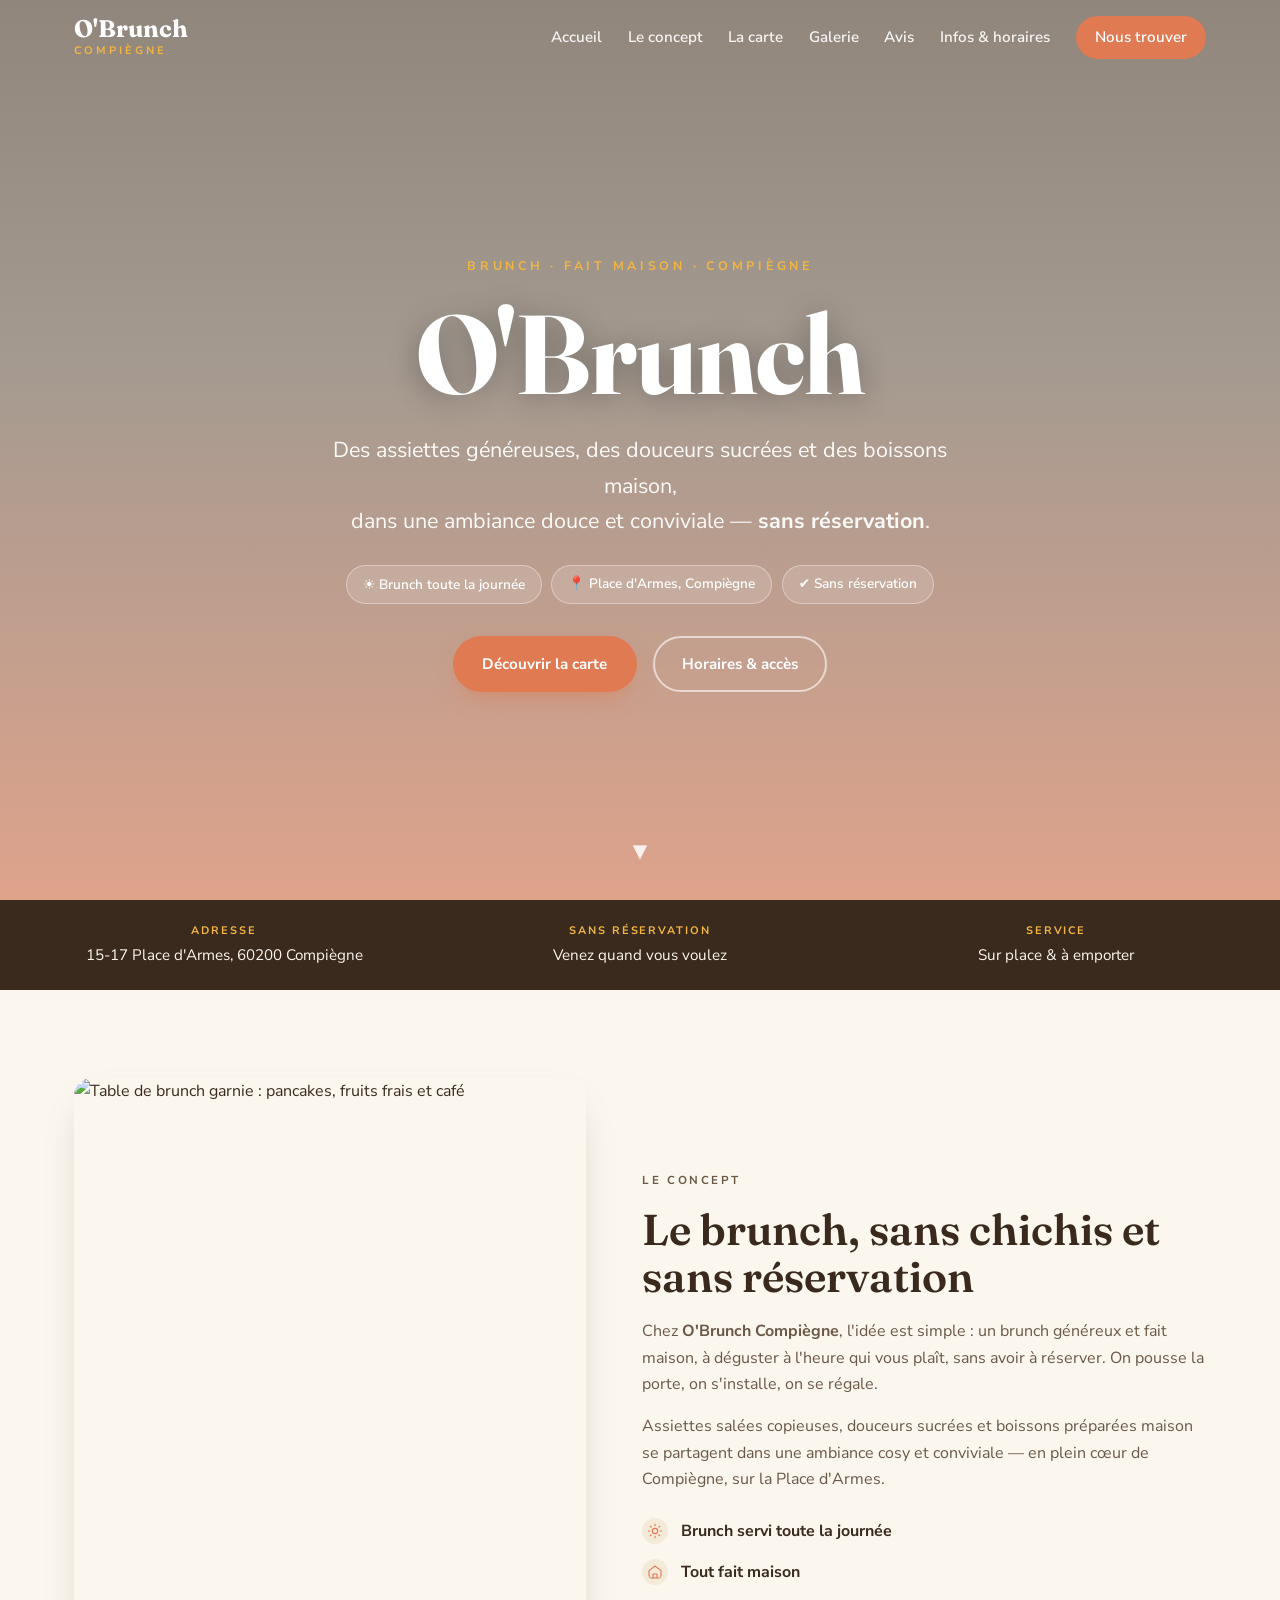
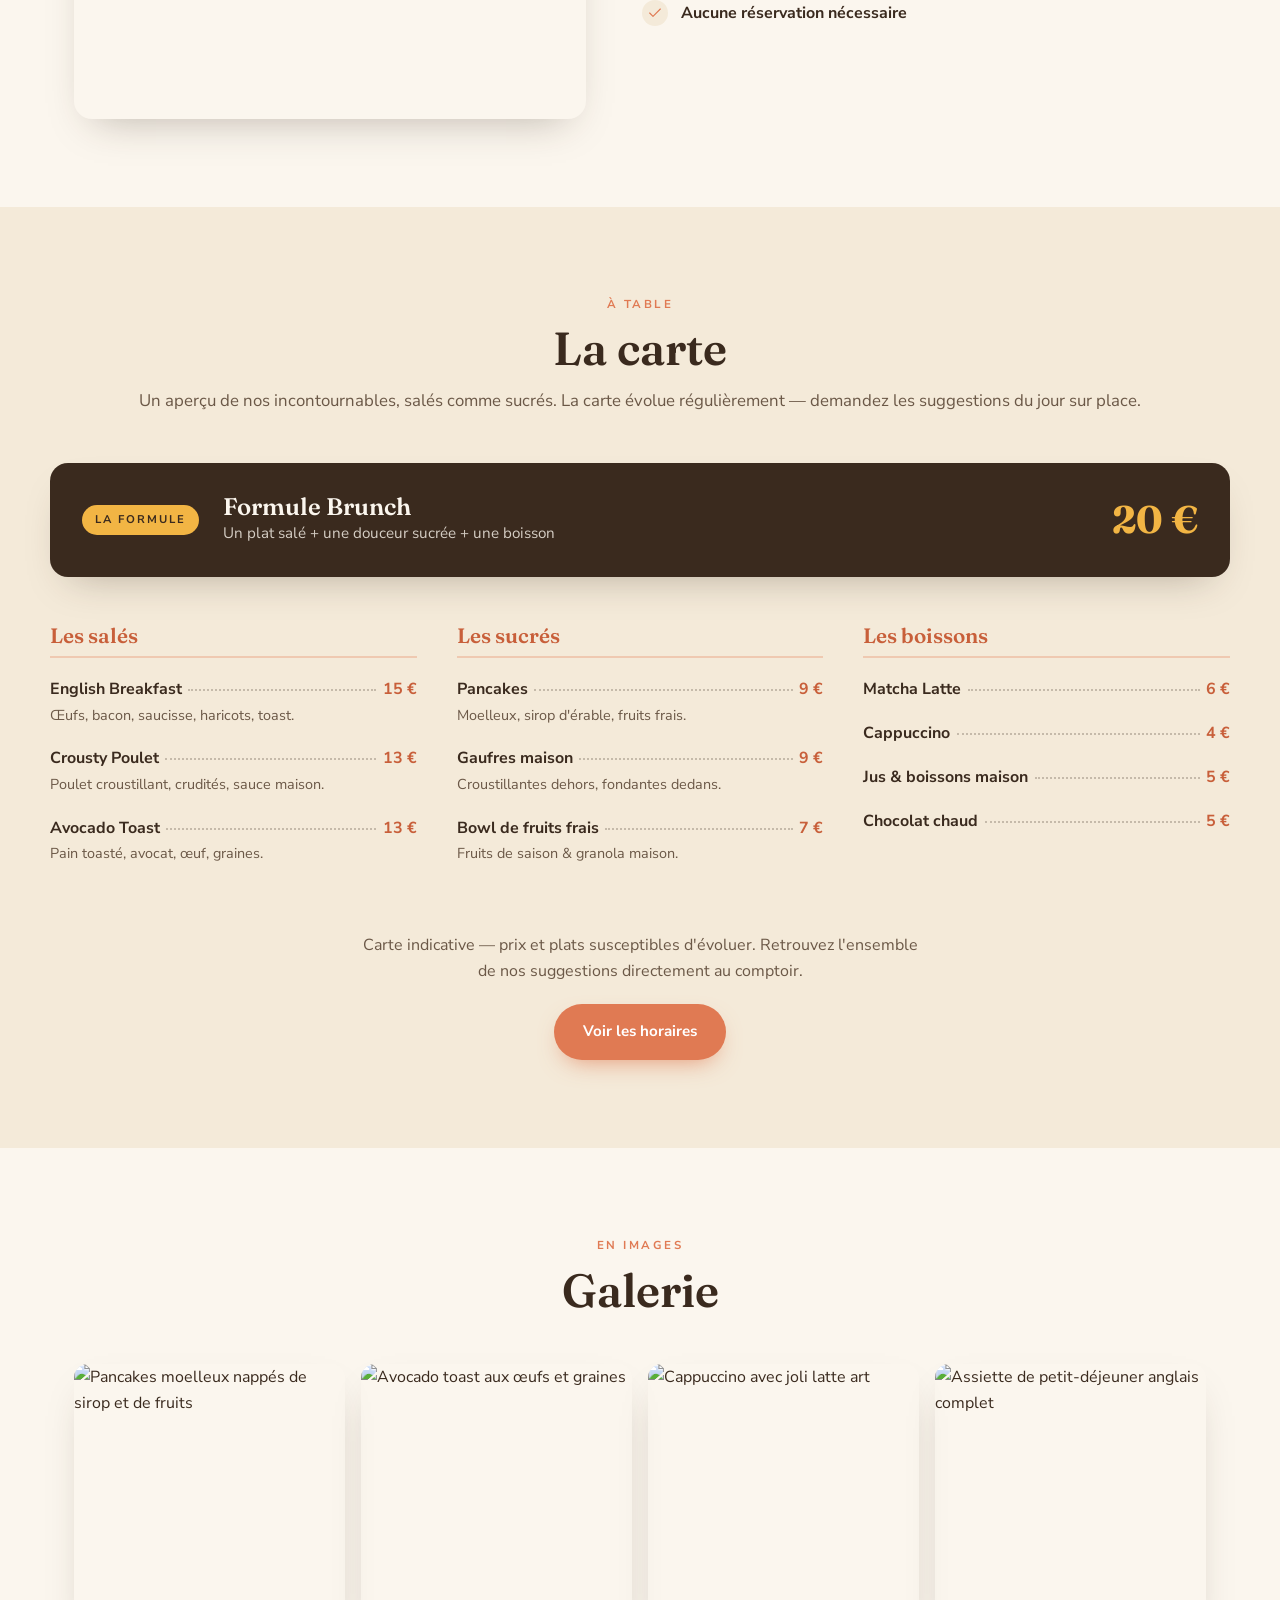
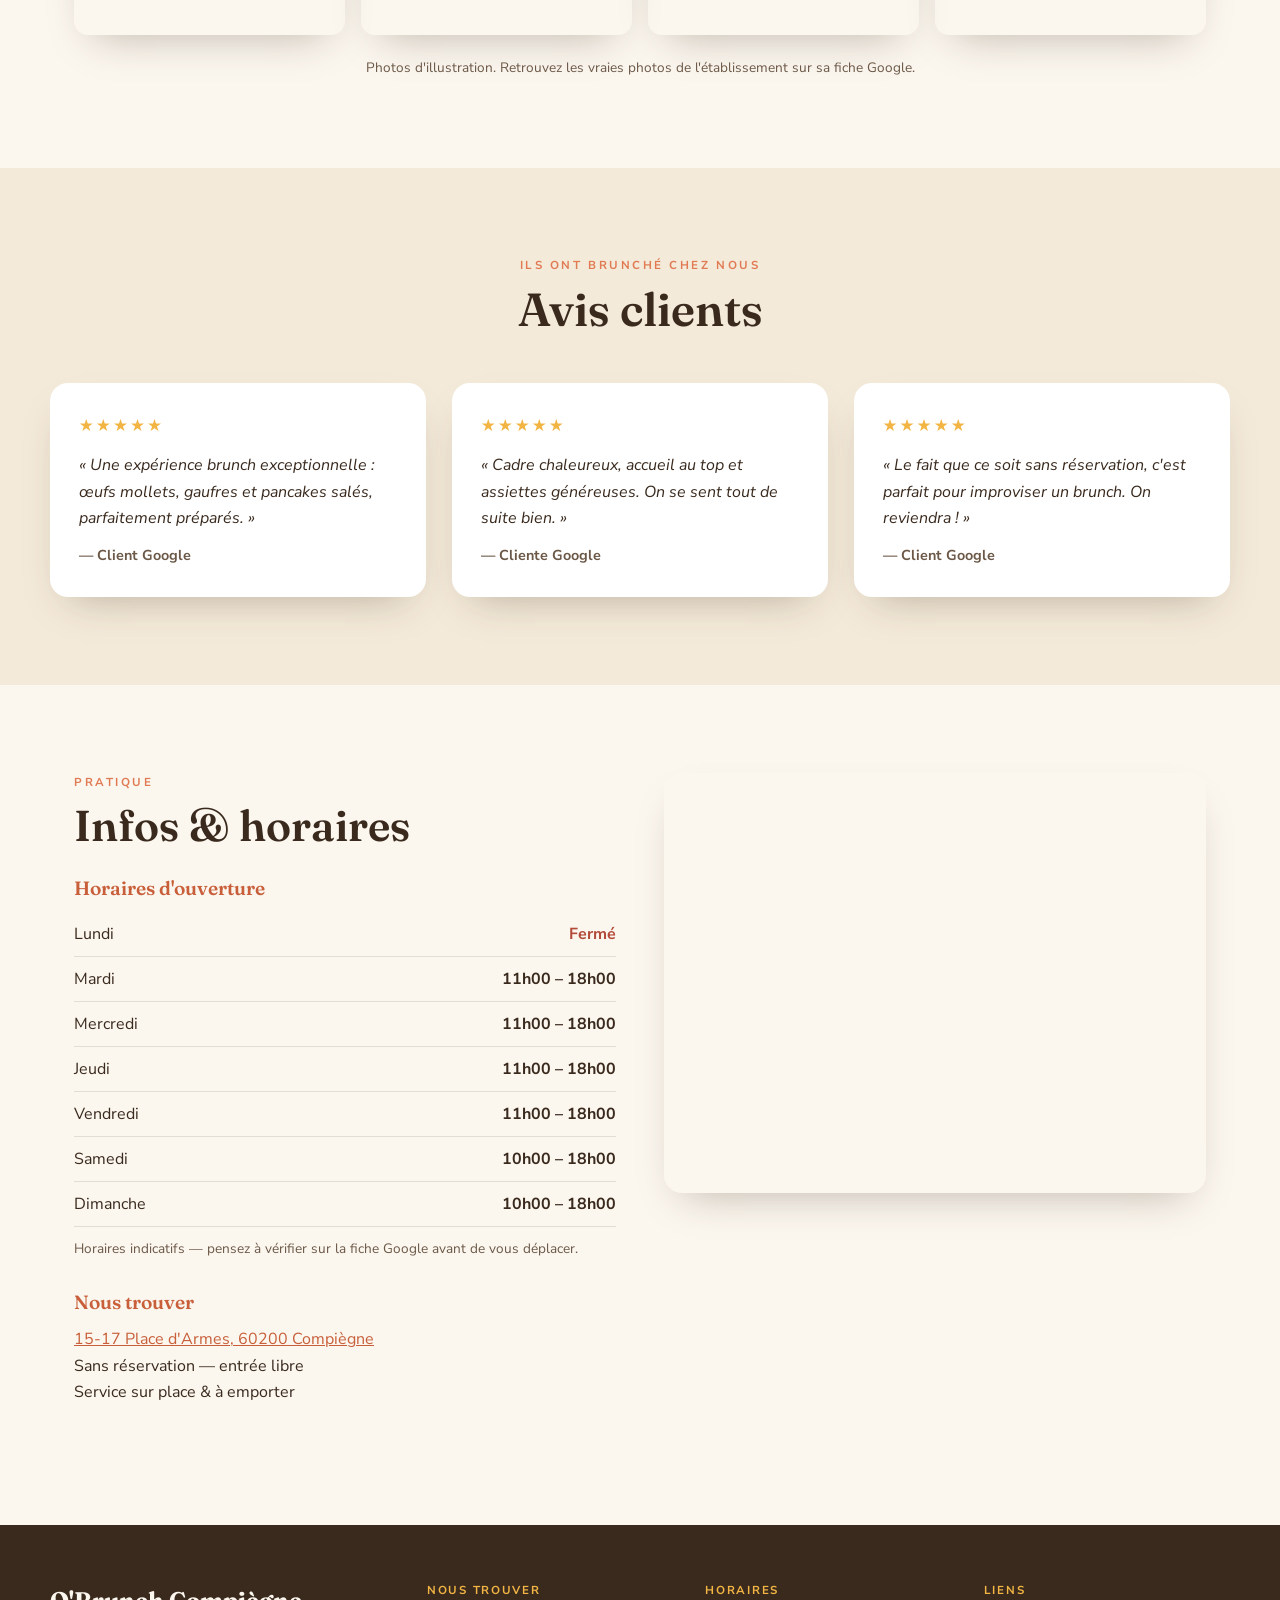
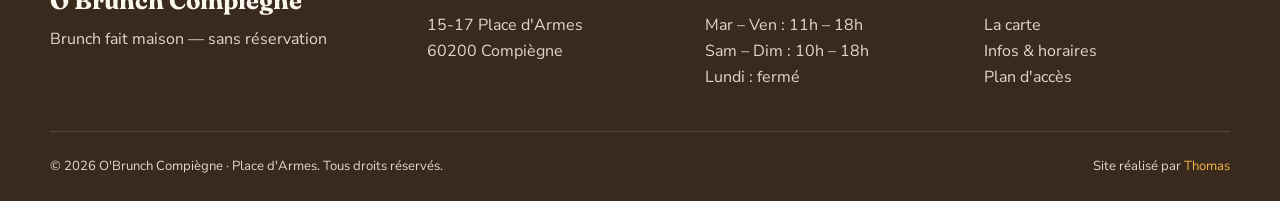
==== o-brunch-compiegne/index.html @ 658bf97e "Add O'Brunch Compiègne brunch site Standalone static site for O'Brunch Compiègne (15-17 Place d'Arme" ====
<!DOCTYPE html>
<html lang="fr">
<head>
  <meta charset="UTF-8" />
  <meta name="viewport" content="width=device-width, initial-scale=1.0" />
  <title>O'Brunch Compiègne — Brunch sans réservation, fait maison | Place d'Armes</title>
  <meta name="description" content="O'Brunch Compiègne : brunch généreux et fait maison, sans réservation, en plein cœur de Compiègne (Place d'Armes). Assiettes salées & sucrées, pancakes, avocado toast, boissons maison. Sur place & à emporter." />
  <meta name="keywords" content="O'Brunch Compiègne, brunch Compiègne, brunch sans réservation, pancakes Compiègne, avocado toast, petit-déjeuner Compiègne, café Compiègne, brunch Place d'Armes" />
  <meta name="author" content="O'Brunch Compiègne" />
  <meta name="robots" content="index, follow" />

  <!-- Favicon (SVG inline : monogramme O'B) -->
  <link rel="icon" href="data:image/svg+xml,%3Csvg xmlns='http://www.w3.org/2000/svg' viewBox='0 0 64 64'%3E%3Crect width='64' height='64' rx='16' fill='%23e07a53'/%3E%3Ctext x='32' y='44' font-family='Georgia,serif' font-size='30' font-weight='700' fill='%23fbf6ee' text-anchor='middle'%3EO%27B%3C/text%3E%3C/svg%3E" />

  <!-- Open Graph / réseaux sociaux -->
  <meta property="og:type" content="restaurant" />
  <meta property="og:title" content="O'Brunch Compiègne — Brunch sans réservation, fait maison" />
  <meta property="og:description" content="Brunch généreux et fait maison, sans réservation, au cœur de Compiègne. Sur place & à emporter." />
  <meta property="og:locale" content="fr_FR" />

  <link rel="preconnect" href="https://fonts.googleapis.com" />
  <link rel="preconnect" href="https://fonts.gstatic.com" crossorigin />
  <link href="https://fonts.googleapis.com/css2?family=Fraunces:opsz,wght@9..144,500;9..144,600;9..144,700&family=Nunito+Sans:wght@300;400;600;700&display=swap" rel="stylesheet" />
  <link rel="stylesheet" href="styles.css" />

  <!-- Données structurées Google (rich results : adresse, horaires) -->
  <script type="application/ld+json">
  {
    "@context": "https://schema.org",
    "@type": "Restaurant",
    "name": "O'Brunch Compiègne",
    "servesCuisine": ["Brunch", "Petit-déjeuner", "Cuisine maison"],
    "priceRange": "€€",
    "address": {
      "@type": "PostalAddress",
      "streetAddress": "15-17 Place d'Armes",
      "addressLocality": "Compiègne",
      "postalCode": "60200",
      "addressCountry": "FR"
    },
    "geo": {
      "@type": "GeoCoordinates",
      "latitude": 49.4179,
      "longitude": 2.8231
    },
    "openingHoursSpecification": [
      { "@type": "OpeningHoursSpecification", "dayOfWeek": ["Tuesday","Wednesday","Thursday","Friday"], "opens": "11:00", "closes": "18:00" },
      { "@type": "OpeningHoursSpecification", "dayOfWeek": ["Saturday","Sunday"], "opens": "10:00", "closes": "18:00" }
    ],
    "acceptsReservations": "False"
  }
  </script>
</head>
<body>

  <!-- ===== Barre de navigation ===== -->
  <header class="nav" id="nav">
    <div class="nav__inner">
      <a href="#accueil" class="nav__brand">
        <span class="nav__brand-main">O'Brunch</span>
        <span class="nav__brand-sub">Compiègne</span>
      </a>
      <nav class="nav__links" id="navLinks">
        <a href="#accueil">Accueil</a>
        <a href="#concept">Le concept</a>
        <a href="#carte">La carte</a>
        <a href="#galerie">Galerie</a>
        <a href="#avis">Avis</a>
        <a href="#infos">Infos &amp; horaires</a>
        <a href="#contact" class="nav__cta">Nous trouver</a>
      </nav>
      <button class="nav__burger" id="burger" aria-label="Ouvrir le menu" aria-expanded="false">
        <span></span><span></span><span></span>
      </button>
    </div>
  </header>

  <!-- ===== Hero ===== -->
  <section class="hero" id="accueil">
    <div class="hero__overlay"></div>
    <div class="hero__content">
      <p class="hero__eyebrow">Brunch · Fait maison · Compiègne</p>
      <h1 class="hero__title">O'Brunch</h1>
      <p class="hero__tagline">Des assiettes généreuses, des douceurs sucrées et des boissons maison,<br />dans une ambiance douce et conviviale — <strong>sans réservation</strong>.</p>
      <div class="hero__badges">
        <span class="badge">☀️ Brunch toute la journée</span>
        <span class="badge">📍 Place d'Armes, Compiègne</span>
        <span class="badge">✔️ Sans réservation</span>
      </div>
      <div class="hero__actions">
        <a href="#carte" class="btn btn--primary">Découvrir la carte</a>
        <a href="#infos" class="btn btn--ghost">Horaires &amp; accès</a>
      </div>
    </div>
    <a href="#concept" class="hero__scroll" aria-label="Descendre">▾</a>
  </section>

  <!-- ===== Bandeau pratique ===== -->
  <section class="strip">
    <div class="strip__item"><span class="strip__label">Adresse</span><span>15-17 Place d'Armes, 60200 Compiègne</span></div>
    <div class="strip__item"><span class="strip__label">Sans réservation</span><span>Venez quand vous voulez</span></div>
    <div class="strip__item"><span class="strip__label">Service</span><span>Sur place &amp; à emporter</span></div>
  </section>

  <!-- ===== Le concept ===== -->
  <section class="section concept" id="concept">
    <div class="concept__grid">
      <div class="concept__media">
        <img src="https://images.unsplash.com/photo-1533920379810-6bedac961555?auto=format&fit=crop&w=900&q=80" alt="Table de brunch garnie : pancakes, fruits frais et café" loading="lazy" />
      </div>
      <div class="concept__text">
        <p class="eyebrow">Le concept</p>
        <h2>Le brunch, sans chichis et sans réservation</h2>
        <p>Chez <strong>O'Brunch Compiègne</strong>, l'idée est simple : un brunch généreux et fait maison, à déguster à l'heure qui vous plaît, sans avoir à réserver. On pousse la porte, on s'installe, on se régale.</p>
        <p>Assiettes salées copieuses, douceurs sucrées et boissons préparées maison se partagent dans une ambiance cosy et conviviale — en plein cœur de Compiègne, sur la Place d'Armes.</p>
        <ul class="concept__points">
          <li>
            <svg viewBox="0 0 24 24" fill="none" stroke="currentColor" stroke-width="1.7" stroke-linecap="round" stroke-linejoin="round" aria-hidden="true"><circle cx="12" cy="12" r="4"/><path d="M12 2v2M12 20v2M4.9 4.9l1.4 1.4M17.7 17.7l1.4 1.4M2 12h2M20 12h2M4.9 19.1l1.4-1.4M17.7 6.3l1.4-1.4"/></svg>
            Brunch servi toute la journée
          </li>
          <li>
            <svg viewBox="0 0 24 24" fill="none" stroke="currentColor" stroke-width="1.7" stroke-linecap="round" stroke-linejoin="round" aria-hidden="true"><path d="M3 10l9-7 9 7v9a2 2 0 0 1-2 2H5a2 2 0 0 1-2-2z"/><path d="M9 21v-6h6v6"/></svg>
            Tout fait maison
          </li>
          <li>
            <svg viewBox="0 0 24 24" fill="none" stroke="currentColor" stroke-width="1.7" stroke-linecap="round" stroke-linejoin="round" aria-hidden="true"><path d="M20 6 9 17l-5-5"/></svg>
            Aucune réservation nécessaire
          </li>
        </ul>
      </div>
    </div>
  </section>

  <!-- ===== La carte ===== -->
  <section class="section carte" id="carte">
    <div class="section__head">
      <p class="eyebrow">À table</p>
      <h2>La carte</h2>
      <p class="section__lead">Un aperçu de nos incontournables, salés comme sucrés. La carte évolue régulièrement — demandez les suggestions du jour sur place.</p>
    </div>

    <div class="formula">
      <div class="formula__tag">La formule</div>
      <div class="formula__body">
        <h3>Formule Brunch</h3>
        <p>Un plat salé + une douceur sucrée + une boisson</p>
      </div>
      <div class="formula__price">20 €</div>
    </div>

    <div class="menu">
      <div class="menu__col">
        <h3 class="menu__cat">Les salés</h3>
        <div class="menu__item"><div class="menu__line"><span class="menu__name">English Breakfast</span><span class="dots"></span><span class="menu__price">15 €</span></div><p class="menu__desc">Œufs, bacon, saucisse, haricots, toast.</p></div>
        <div class="menu__item"><div class="menu__line"><span class="menu__name">Crousty Poulet</span><span class="dots"></span><span class="menu__price">13 €</span></div><p class="menu__desc">Poulet croustillant, crudités, sauce maison.</p></div>
        <div class="menu__item"><div class="menu__line"><span class="menu__name">Avocado Toast</span><span class="dots"></span><span class="menu__price">13 €</span></div><p class="menu__desc">Pain toasté, avocat, œuf, graines.</p></div>
      </div>

      <div class="menu__col">
        <h3 class="menu__cat">Les sucrés</h3>
        <div class="menu__item"><div class="menu__line"><span class="menu__name">Pancakes</span><span class="dots"></span><span class="menu__price">9 €</span></div><p class="menu__desc">Moelleux, sirop d'érable, fruits frais.</p></div>
        <div class="menu__item"><div class="menu__line"><span class="menu__name">Gaufres maison</span><span class="dots"></span><span class="menu__price">9 €</span></div><p class="menu__desc">Croustillantes dehors, fondantes dedans.</p></div>
        <div class="menu__item"><div class="menu__line"><span class="menu__name">Bowl de fruits frais</span><span class="dots"></span><span class="menu__price">7 €</span></div><p class="menu__desc">Fruits de saison &amp; granola maison.</p></div>
      </div>

      <div class="menu__col">
        <h3 class="menu__cat">Les boissons</h3>
        <div class="menu__item"><div class="menu__line"><span class="menu__name">Matcha Latte</span><span class="dots"></span><span class="menu__price">6 €</span></div></div>
        <div class="menu__item"><div class="menu__line"><span class="menu__name">Cappuccino</span><span class="dots"></span><span class="menu__price">4 €</span></div></div>
        <div class="menu__item"><div class="menu__line"><span class="menu__name">Jus &amp; boissons maison</span><span class="dots"></span><span class="menu__price">5 €</span></div></div>
        <div class="menu__item"><div class="menu__line"><span class="menu__name">Chocolat chaud</span><span class="dots"></span><span class="menu__price">5 €</span></div></div>
      </div>
    </div>

    <div class="carte__note">
      <p>Carte indicative — prix et plats susceptibles d'évoluer. Retrouvez l'ensemble de nos suggestions directement au comptoir.</p>
      <a href="#infos" class="btn btn--primary">Voir les horaires</a>
    </div>
  </section>

  <!-- ===== Galerie ===== -->
  <section class="section galerie" id="galerie">
    <div class="section__head">
      <p class="eyebrow">En images</p>
      <h2>Galerie</h2>
    </div>
    <div class="gallery">
      <img src="https://images.unsplash.com/photo-1567620905732-2d1ec7ab7445?auto=format&fit=crop&w=700&q=80" alt="Pancakes moelleux nappés de sirop et de fruits" loading="lazy" />
      <img src="https://images.unsplash.com/photo-1525351484163-7529414344d8?auto=format&fit=crop&w=700&q=80" alt="Avocado toast aux œufs et graines" loading="lazy" />
      <img src="https://images.unsplash.com/photo-1509042239860-f550ce710b93?auto=format&fit=crop&w=700&q=80" alt="Cappuccino avec joli latte art" loading="lazy" />
      <img src="https://images.unsplash.com/photo-1533089860892-a7c6f0a88666?auto=format&fit=crop&w=700&q=80" alt="Assiette de petit-déjeuner anglais complet" loading="lazy" />
    </div>
    <p class="galerie__note">Photos d'illustration. Retrouvez les vraies photos de l'établissement sur sa fiche Google.</p>
  </section>

  <!-- ===== Avis ===== -->
  <section class="section avis" id="avis">
    <div class="section__head">
      <p class="eyebrow">Ils ont brunché chez nous</p>
      <h2>Avis clients</h2>
    </div>
    <div class="reviews">
      <blockquote class="review">
        <span class="stars">★★★★★</span>
        <p>« Une expérience brunch exceptionnelle : œufs mollets, gaufres et pancakes salés, parfaitement préparés. »</p>
        <footer>— Client Google</footer>
      </blockquote>
      <blockquote class="review">
        <span class="stars">★★★★★</span>
        <p>« Cadre chaleureux, accueil au top et assiettes généreuses. On se sent tout de suite bien. »</p>
        <footer>— Cliente Google</footer>
      </blockquote>
      <blockquote class="review">
        <span class="stars">★★★★★</span>
        <p>« Le fait que ce soit sans réservation, c'est parfait pour improviser un brunch. On reviendra ! »</p>
        <footer>— Client Google</footer>
      </blockquote>
    </div>
  </section>

  <!-- ===== Infos & horaires + carte ===== -->
  <section class="section infos" id="infos">
    <div class="infos__grid">
      <div class="infos__block">
        <p class="eyebrow">Pratique</p>
        <h2>Infos &amp; horaires</h2>

        <div class="infos__row">
          <h3>Horaires d'ouverture</h3>
          <table class="hours">
            <tr><td>Lundi</td><td class="closed">Fermé</td></tr>
            <tr><td>Mardi</td><td>11h00 – 18h00</td></tr>
            <tr><td>Mercredi</td><td>11h00 – 18h00</td></tr>
            <tr><td>Jeudi</td><td>11h00 – 18h00</td></tr>
            <tr><td>Vendredi</td><td>11h00 – 18h00</td></tr>
            <tr><td>Samedi</td><td>10h00 – 18h00</td></tr>
            <tr><td>Dimanche</td><td>10h00 – 18h00</td></tr>
          </table>
          <p class="infos__hint">Horaires indicatifs — pensez à vérifier sur la fiche Google avant de vous déplacer.</p>
        </div>

        <div class="infos__row" id="contact">
          <h3>Nous trouver</h3>
          <p><a href="https://maps.google.com/?q=O'Brunch+Compiègne+Place+d'Armes" target="_blank" rel="noopener">15-17 Place d'Armes, 60200 Compiègne</a></p>
          <p>Sans réservation — entrée libre</p>
          <p>Service sur place &amp; à emporter</p>
        </div>
      </div>

      <div class="infos__map">
        <iframe
          title="Carte — O'Brunch Compiègne, Place d'Armes"
          src="https://www.google.com/maps?q=Place%20d'Armes%2C%2060200%20Compi%C3%A8gne&output=embed"
          loading="lazy"
          referrerpolicy="no-referrer-when-downgrade"></iframe>
      </div>
    </div>
  </section>

  <!-- ===== Pied de page ===== -->
  <footer class="footer">
    <div class="footer__grid">
      <div>
        <p class="footer__brand">O'Brunch Compiègne</p>
        <p>Brunch fait maison — sans réservation</p>
      </div>
      <div>
        <p class="footer__title">Nous trouver</p>
        <p>15-17 Place d'Armes<br />60200 Compiègne</p>
      </div>
      <div>
        <p class="footer__title">Horaires</p>
        <p>Mar – Ven : 11h – 18h<br />Sam – Dim : 10h – 18h<br />Lundi : fermé</p>
      </div>
      <div>
        <p class="footer__title">Liens</p>
        <p><a href="#carte">La carte</a><br /><a href="#infos">Infos &amp; horaires</a><br /><a href="https://maps.google.com/?q=O'Brunch+Compiègne+Place+d'Armes" target="_blank" rel="noopener">Plan d'accès</a></p>
      </div>
    </div>
    <div class="footer__bottom">
      <p>© <span id="year"></span> O'Brunch Compiègne · Place d'Armes. Tous droits réservés.</p>
      <p class="footer__credit">Site réalisé par <a href="https://portfolio.ciril8596.workers.dev/" target="_blank" rel="noopener">Thomas</a></p>
    </div>
  </footer>

  <a href="https://maps.google.com/?q=O'Brunch+Compiègne+Place+d'Armes" target="_blank" rel="noopener" class="fab" aria-label="Itinéraire vers O'Brunch Compiègne">📍</a>

  <script src="script.js"></script>
</body>
</html>
---- o-brunch-compiegne/styles.css ----
/* ===== Variables & reset ===== */
:root {
  --cream: #fbf6ee;
  --cream-2: #f4ead9;
  --ink: #3a2a1e;
  --ink-soft: #6b5847;
  --terracotta: #e07a53;
  --terracotta-dark: #c85f3a;
  --sage: #7a8450;
  --honey: #f2b544;
  --white: #ffffff;
  --shadow: 0 18px 40px -20px rgba(58, 42, 30, .35);
  --radius: 18px;
  --serif: "Fraunces", Georgia, serif;
  --sans: "Nunito Sans", system-ui, sans-serif;
}

* { box-sizing: border-box; margin: 0; padding: 0; }
html { scroll-behavior: smooth; }
body {
  font-family: var(--sans);
  color: var(--ink);
  background: var(--cream);
  line-height: 1.65;
  -webkit-font-smoothing: antialiased;
}
img { max-width: 100%; display: block; }
a { color: inherit; }

h1, h2, h3 { font-family: var(--serif); font-weight: 600; line-height: 1.1; }

.eyebrow {
  text-transform: uppercase;
  letter-spacing: .22em;
  font-size: .72rem;
  font-weight: 700;
  color: var(--terracotta);
  margin-bottom: .6rem;
}

/* ===== Boutons ===== */
.btn {
  display: inline-block;
  padding: .85rem 1.7rem;
  border-radius: 999px;
  font-weight: 700;
  font-size: .95rem;
  text-decoration: none;
  transition: transform .15s ease, box-shadow .2s ease, background .2s ease;
  cursor: pointer;
  border: 2px solid transparent;
}
.btn--primary {
  background: var(--terracotta);
  color: var(--white);
  box-shadow: 0 10px 24px -10px rgba(224, 122, 83, .8);
}
.btn--primary:hover { background: var(--terracotta-dark); transform: translateY(-2px); }
.btn--ghost {
  background: transparent;
  color: var(--ink);
  border-color: rgba(58, 42, 30, .25);
}
.btn--ghost:hover { border-color: var(--ink); transform: translateY(-2px); }
.btn--full { width: 100%; text-align: center; }

/* ===== Navigation ===== */
.nav {
  position: fixed;
  top: 0; left: 0; right: 0;
  z-index: 50;
  transition: background .3s ease, box-shadow .3s ease;
}
.nav--scrolled {
  background: rgba(251, 246, 238, .94);
  backdrop-filter: blur(10px);
  box-shadow: 0 6px 24px -18px rgba(58, 42, 30, .6);
}
.nav__inner {
  max-width: 1180px;
  margin: 0 auto;
  padding: 1rem 1.5rem;
  display: flex;
  align-items: center;
  justify-content: space-between;
}
.nav__brand { text-decoration: none; line-height: 1; }
.nav__brand-main {
  font-family: var(--serif);
  font-weight: 700;
  font-size: 1.5rem;
  color: var(--white);
  display: block;
}
.nav__brand-sub {
  font-size: .68rem;
  text-transform: uppercase;
  letter-spacing: .28em;
  color: var(--honey);
  font-weight: 700;
}
.nav--scrolled .nav__brand-main { color: var(--ink); }
.nav--scrolled .nav__brand-sub { color: var(--terracotta); }

.nav__links { display: flex; align-items: center; gap: 1.6rem; }
.nav__links a {
  text-decoration: none;
  font-weight: 600;
  font-size: .95rem;
  color: rgba(255, 255, 255, .92);
  transition: color .2s ease;
}
.nav__links a:hover { color: var(--honey); }
.nav--scrolled .nav__links a { color: var(--ink-soft); }
.nav--scrolled .nav__links a:hover { color: var(--terracotta); }
.nav__cta {
  background: var(--terracotta);
  color: var(--white) !important;
  padding: .55rem 1.2rem;
  border-radius: 999px;
}
.nav__cta:hover { background: var(--terracotta-dark); }

.nav__burger {
  display: none;
  flex-direction: column;
  gap: 5px;
  background: none;
  border: 0;
  cursor: pointer;
  padding: 6px;
}
.nav__burger span {
  width: 26px; height: 3px;
  background: var(--white);
  border-radius: 3px;
  transition: .3s;
}
.nav--scrolled .nav__burger span { background: var(--ink); }

/* ===== Hero ===== */
.hero {
  position: relative;
  min-height: 100vh;
  display: flex;
  align-items: center;
  justify-content: center;
  text-align: center;
  color: var(--white);
  background: url("https://images.unsplash.com/photo-1504754524776-8f4f37790ca0?auto=format&fit=crop&w=1600&q=80") center/cover no-repeat;
  padding: 6rem 1.5rem 3rem;
}
.hero__overlay {
  position: absolute; inset: 0;
  background: linear-gradient(180deg, rgba(58, 42, 30, .55) 0%, rgba(58, 42, 30, .45) 40%, rgba(200, 95, 58, .55) 100%);
}
.hero__content { position: relative; max-width: 760px; }
.hero__eyebrow {
  text-transform: uppercase;
  letter-spacing: .3em;
  font-size: .78rem;
  font-weight: 700;
  color: var(--honey);
  margin-bottom: 1rem;
}
.hero__title {
  font-size: clamp(3.5rem, 12vw, 7rem);
  font-weight: 700;
  letter-spacing: -.01em;
  margin-bottom: 1.1rem;
  text-shadow: 0 4px 30px rgba(0, 0, 0, .3);
}
.hero__tagline {
  font-size: clamp(1.05rem, 2.2vw, 1.35rem);
  font-weight: 400;
  max-width: 620px;
  margin: 0 auto 1.6rem;
  color: rgba(255, 255, 255, .95);
}
.hero__badges {
  display: flex;
  flex-wrap: wrap;
  gap: .6rem;
  justify-content: center;
  margin-bottom: 2rem;
}
.badge {
  background: rgba(255, 255, 255, .15);
  border: 1px solid rgba(255, 255, 255, .35);
  backdrop-filter: blur(4px);
  padding: .45rem 1rem;
  border-radius: 999px;
  font-size: .85rem;
  font-weight: 600;
}
.hero__actions { display: flex; gap: 1rem; justify-content: center; flex-wrap: wrap; }
.hero__actions .btn--ghost { color: var(--white); border-color: rgba(255, 255, 255, .6); }
.hero__actions .btn--ghost:hover { border-color: var(--white); background: rgba(255, 255, 255, .12); }
.hero__scroll {
  position: absolute;
  bottom: 1.6rem; left: 50%;
  transform: translateX(-50%);
  color: var(--white);
  text-decoration: none;
  font-size: 1.8rem;
  opacity: .85;
  animation: bob 2s ease-in-out infinite;
}
@keyframes bob { 0%,100% { transform: translate(-50%, 0); } 50% { transform: translate(-50%, 8px); } }

/* ===== Bandeau pratique ===== */
.strip {
  background: var(--ink);
  color: var(--cream);
  display: grid;
  grid-template-columns: repeat(3, 1fr);
  gap: 1rem;
  padding: 1.4rem 1.5rem;
  text-align: center;
}
.strip__item { display: flex; flex-direction: column; gap: .15rem; font-size: .95rem; }
.strip__label {
  text-transform: uppercase;
  letter-spacing: .18em;
  font-size: .68rem;
  font-weight: 700;
  color: var(--honey);
}
.strip__item a { color: var(--cream); text-decoration: none; }

/* ===== Sections génériques ===== */
.section { max-width: 1180px; margin: 0 auto; padding: 5.5rem 1.5rem; }
.section__head { text-align: center; max-width: 680px; margin: 0 auto 3rem; }
.section__head .eyebrow { display: flex; justify-content: center; }
.section__head h2 { font-size: clamp(2rem, 5vw, 2.9rem); margin-bottom: .8rem; }
.section__lead { color: var(--ink-soft); font-size: 1.05rem; }

/* ===== Concept ===== */
.concept__grid {
  display: grid;
  grid-template-columns: 1fr 1.1fr;
  gap: 3.5rem;
  align-items: center;
}
.concept__media img {
  border-radius: var(--radius);
  box-shadow: var(--shadow);
  aspect-ratio: 4 / 5;
  object-fit: cover;
}
.concept__text h2 { font-size: clamp(1.9rem, 4.5vw, 2.7rem); margin-bottom: 1.1rem; }
.concept__text p { color: var(--ink-soft); margin-bottom: 1rem; }
.concept__points { list-style: none; margin-top: 1.6rem; display: grid; gap: .9rem; }
.concept__points li {
  display: flex;
  align-items: center;
  gap: .8rem;
  font-weight: 700;
  color: var(--ink);
}
.concept__points svg {
  width: 26px; height: 26px;
  color: var(--terracotta);
  background: var(--cream-2);
  padding: 5px;
  border-radius: 50%;
  flex-shrink: 0;
}

/* ===== Carte ===== */
.carte { background: var(--cream-2); max-width: none; }
.carte > * { max-width: 1180px; margin-left: auto; margin-right: auto; }

.formula {
  display: flex;
  align-items: center;
  gap: 1.5rem;
  background: var(--ink);
  color: var(--cream);
  border-radius: var(--radius);
  padding: 1.6rem 2rem;
  margin-bottom: 3rem;
  box-shadow: var(--shadow);
  flex-wrap: wrap;
}
.formula__tag {
  text-transform: uppercase;
  letter-spacing: .18em;
  font-size: .7rem;
  font-weight: 700;
  color: var(--ink);
  background: var(--honey);
  padding: .35rem .8rem;
  border-radius: 999px;
}
.formula__body { flex: 1; min-width: 200px; }
.formula__body h3 { font-size: 1.5rem; color: var(--cream); }
.formula__body p { color: rgba(251, 246, 238, .8); font-size: .95rem; }
.formula__price {
  font-family: var(--serif);
  font-weight: 700;
  font-size: 2.4rem;
  color: var(--honey);
}

.menu {
  display: grid;
  grid-template-columns: repeat(3, 1fr);
  gap: 2.5rem;
}
.menu__cat {
  font-size: 1.3rem;
  color: var(--terracotta-dark);
  padding-bottom: .5rem;
  margin-bottom: 1.1rem;
  border-bottom: 2px solid rgba(224, 122, 83, .3);
}
.menu__item { margin-bottom: 1.1rem; }
.menu__line { display: flex; align-items: baseline; gap: .4rem; }
.menu__name { font-weight: 700; }
.dots { flex: 1; border-bottom: 2px dotted rgba(58, 42, 30, .25); transform: translateY(-3px); }
.menu__price { font-weight: 700; color: var(--terracotta-dark); white-space: nowrap; }
.menu__desc { font-size: .9rem; color: var(--ink-soft); margin-top: .1rem; }

.carte__note {
  text-align: center;
  margin-top: 3rem;
  display: flex;
  flex-direction: column;
  align-items: center;
  gap: 1.2rem;
}
.carte__note p { color: var(--ink-soft); max-width: 560px; }

/* ===== Galerie ===== */
.gallery {
  display: grid;
  grid-template-columns: repeat(4, 1fr);
  gap: 1rem;
}
.gallery img {
  border-radius: 14px;
  aspect-ratio: 1;
  object-fit: cover;
  box-shadow: var(--shadow);
  transition: transform .3s ease;
}
.gallery img:hover { transform: scale(1.03) rotate(-1deg); }
.galerie__note { text-align: center; color: var(--ink-soft); font-size: .85rem; margin-top: 1.4rem; }

/* ===== Avis ===== */
.avis { background: var(--cream-2); max-width: none; }
.avis > * { max-width: 1180px; margin-left: auto; margin-right: auto; }
.reviews { display: grid; grid-template-columns: repeat(3, 1fr); gap: 1.6rem; }
.review {
  background: var(--white);
  border-radius: var(--radius);
  padding: 1.8rem;
  box-shadow: var(--shadow);
}
.stars { color: var(--honey); letter-spacing: 2px; font-size: 1.05rem; }
.review p { margin: .8rem 0; font-style: italic; color: var(--ink); }
.review footer { font-weight: 700; color: var(--ink-soft); font-size: .9rem; }

/* ===== Infos ===== */
.infos__grid {
  display: grid;
  grid-template-columns: 1fr 1fr;
  gap: 3rem;
  align-items: start;
}
.infos__block h2 { font-size: clamp(1.9rem, 4.5vw, 2.7rem); margin-bottom: 1.8rem; }
.infos__row { margin-bottom: 2rem; }
.infos__row h3 { font-size: 1.2rem; margin-bottom: .8rem; color: var(--terracotta-dark); }
.hours { width: 100%; border-collapse: collapse; }
.hours td { padding: .55rem 0; border-bottom: 1px solid rgba(58, 42, 30, .12); }
.hours td:last-child { text-align: right; font-weight: 700; }
.hours .closed { color: #b34a3a; }
.infos__hint { font-size: .85rem; color: var(--ink-soft); margin-top: .7rem; }
.infos__row a { color: var(--terracotta-dark); }
.infos__map iframe {
  width: 100%;
  height: 420px;
  border: 0;
  border-radius: var(--radius);
  box-shadow: var(--shadow);
}

/* ===== Footer ===== */
.footer { background: var(--ink); color: rgba(251, 246, 238, .85); padding: 3.5rem 1.5rem 1.5rem; }
.footer__grid {
  max-width: 1180px;
  margin: 0 auto;
  display: grid;
  grid-template-columns: 1.4fr 1fr 1fr 1fr;
  gap: 2rem;
}
.footer__brand { font-family: var(--serif); font-size: 1.5rem; font-weight: 700; color: var(--cream); margin-bottom: .3rem; }
.footer__title { text-transform: uppercase; letter-spacing: .15em; font-size: .72rem; font-weight: 700; color: var(--honey); margin-bottom: .7rem; }
.footer a { color: rgba(251, 246, 238, .85); text-decoration: none; }
.footer a:hover { color: var(--honey); }
.footer__bottom {
  max-width: 1180px;
  margin: 2.5rem auto 0;
  padding-top: 1.5rem;
  border-top: 1px solid rgba(251, 246, 238, .15);
  display: flex;
  justify-content: space-between;
  flex-wrap: wrap;
  gap: .6rem;
  font-size: .82rem;
}
.footer__credit a { color: var(--honey); }

/* ===== Bouton flottant ===== */
.fab {
  position: fixed;
  bottom: 1.4rem; right: 1.4rem;
  width: 58px; height: 58px;
  background: var(--terracotta);
  color: var(--white);
  border-radius: 50%;
  display: none;
  align-items: center;
  justify-content: center;
  font-size: 1.5rem;
  text-decoration: none;
  box-shadow: 0 12px 28px -8px rgba(224, 122, 83, .9);
  z-index: 40;
}

/* ===== Responsive ===== */
@media (max-width: 860px) {
  .nav__links {
    position: fixed;
    top: 0; right: 0;
    height: 100vh;
    width: min(78vw, 320px);
    flex-direction: column;
    justify-content: center;
    background: var(--ink);
    gap: 1.8rem;
    transform: translateX(100%);
    transition: transform .35s ease;
    box-shadow: -10px 0 40px -20px rgba(0,0,0,.6);
  }
  .nav__links.open { transform: translateX(0); }
  .nav__links a { color: var(--cream); font-size: 1.1rem; }
  .nav--scrolled .nav__links a { color: var(--cream); }
  .nav__burger { display: flex; z-index: 60; }
  .nav__burger.open span { background: var(--cream); }
  .nav__burger.open span:nth-child(1) { transform: translateY(8px) rotate(45deg); }
  .nav__burger.open span:nth-child(2) { opacity: 0; }
  .nav__burger.open span:nth-child(3) { transform: translateY(-8px) rotate(-45deg); }

  .strip { grid-template-columns: 1fr; gap: .8rem; }
  .concept__grid { grid-template-columns: 1fr; gap: 2rem; }
  .concept__media img { aspect-ratio: 16 / 11; }
  .menu { grid-template-columns: 1fr; gap: 2rem; }
  .gallery { grid-template-columns: repeat(2, 1fr); }
  .reviews { grid-template-columns: 1fr; }
  .infos__grid { grid-template-columns: 1fr; gap: 2rem; }
  .footer__grid { grid-template-columns: 1fr 1fr; }
  .fab { display: flex; }
}

@media (max-width: 480px) {
  .section { padding: 4rem 1.2rem; }
  .footer__grid { grid-template-columns: 1fr; }
  .footer__bottom { flex-direction: column; }
}
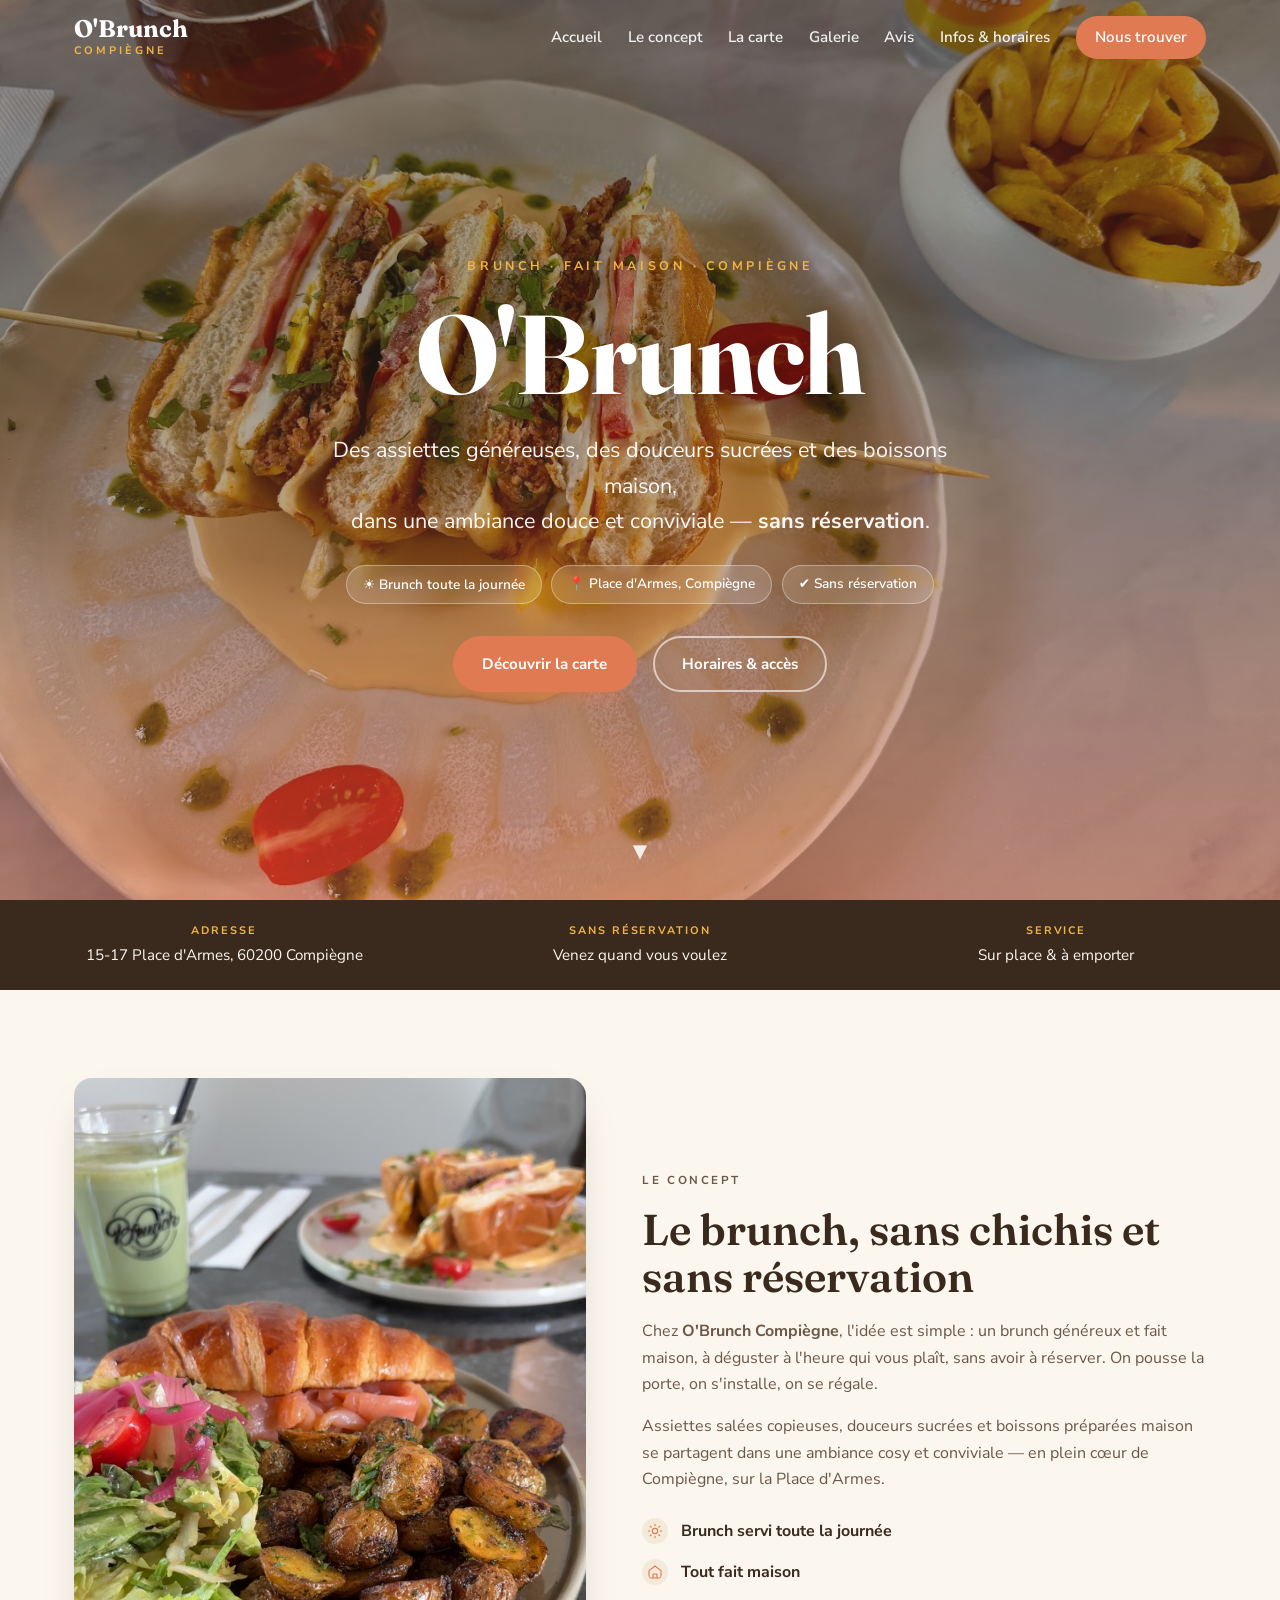
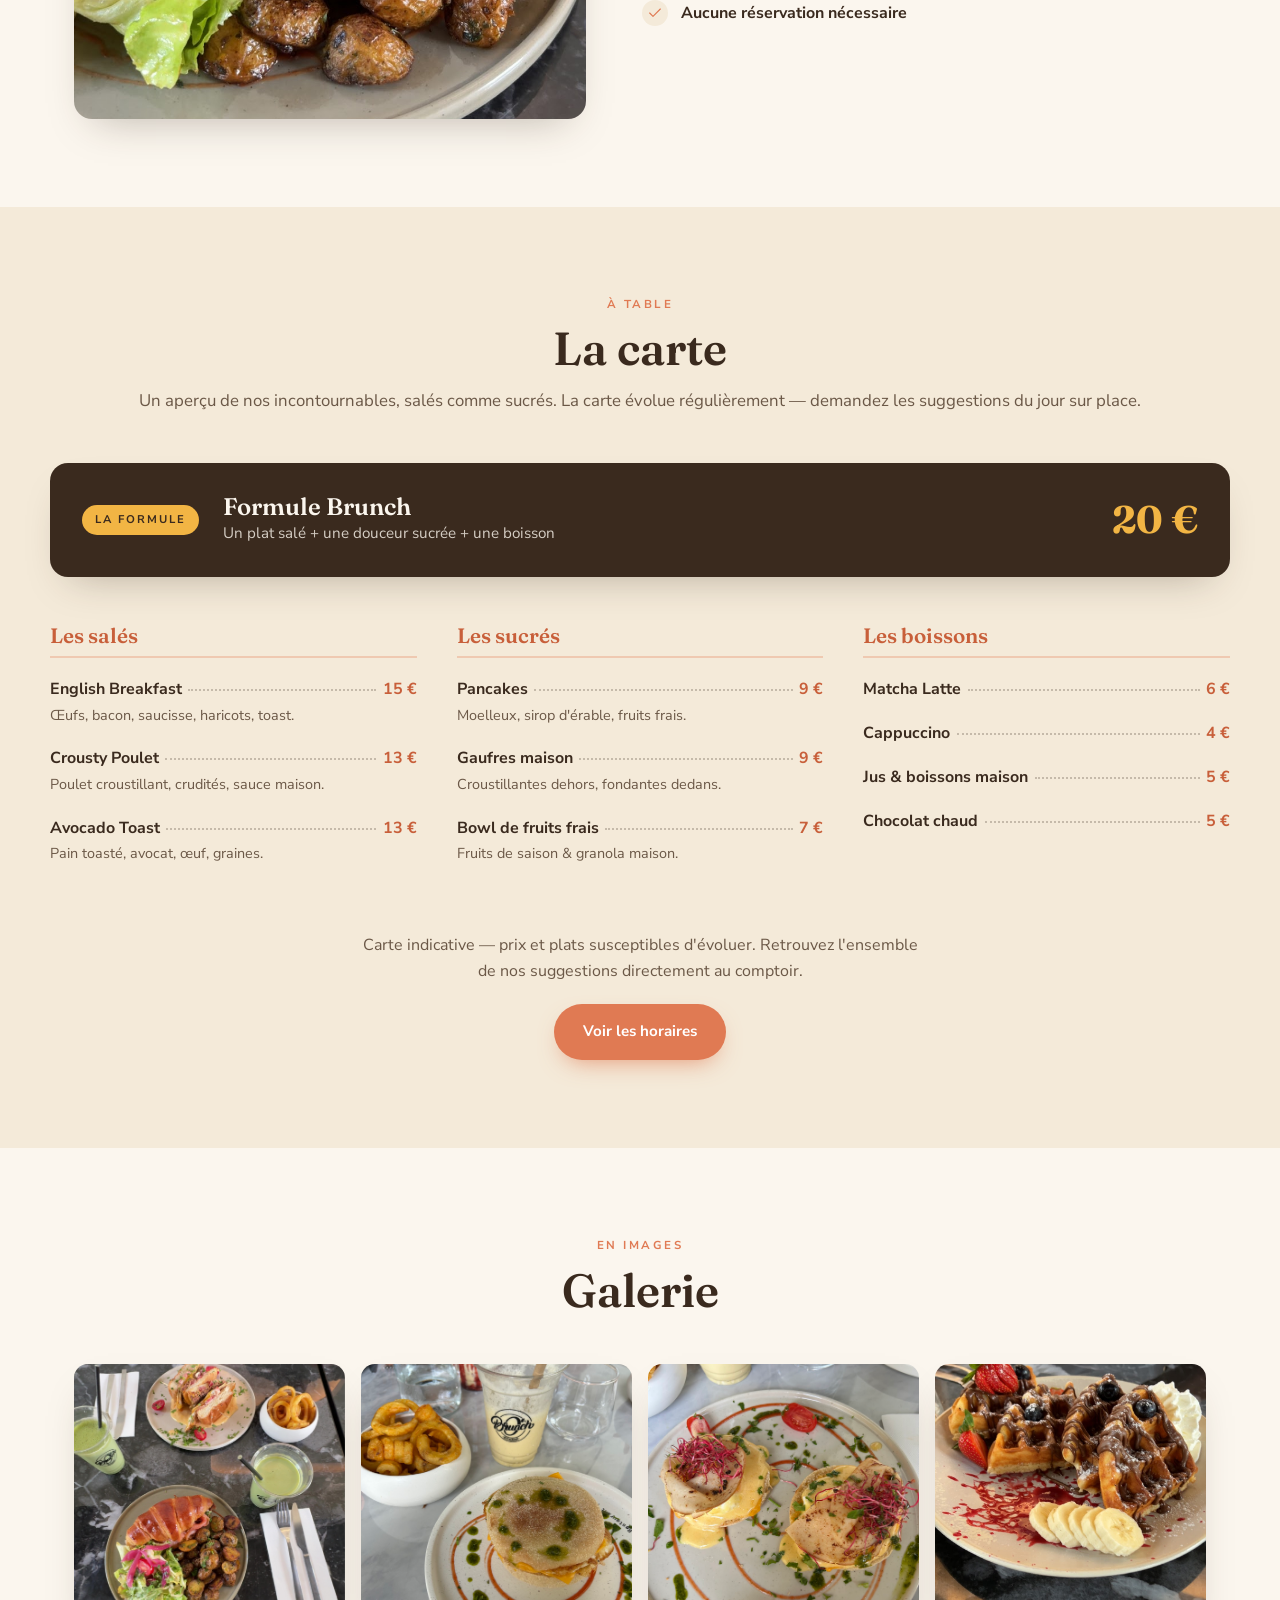
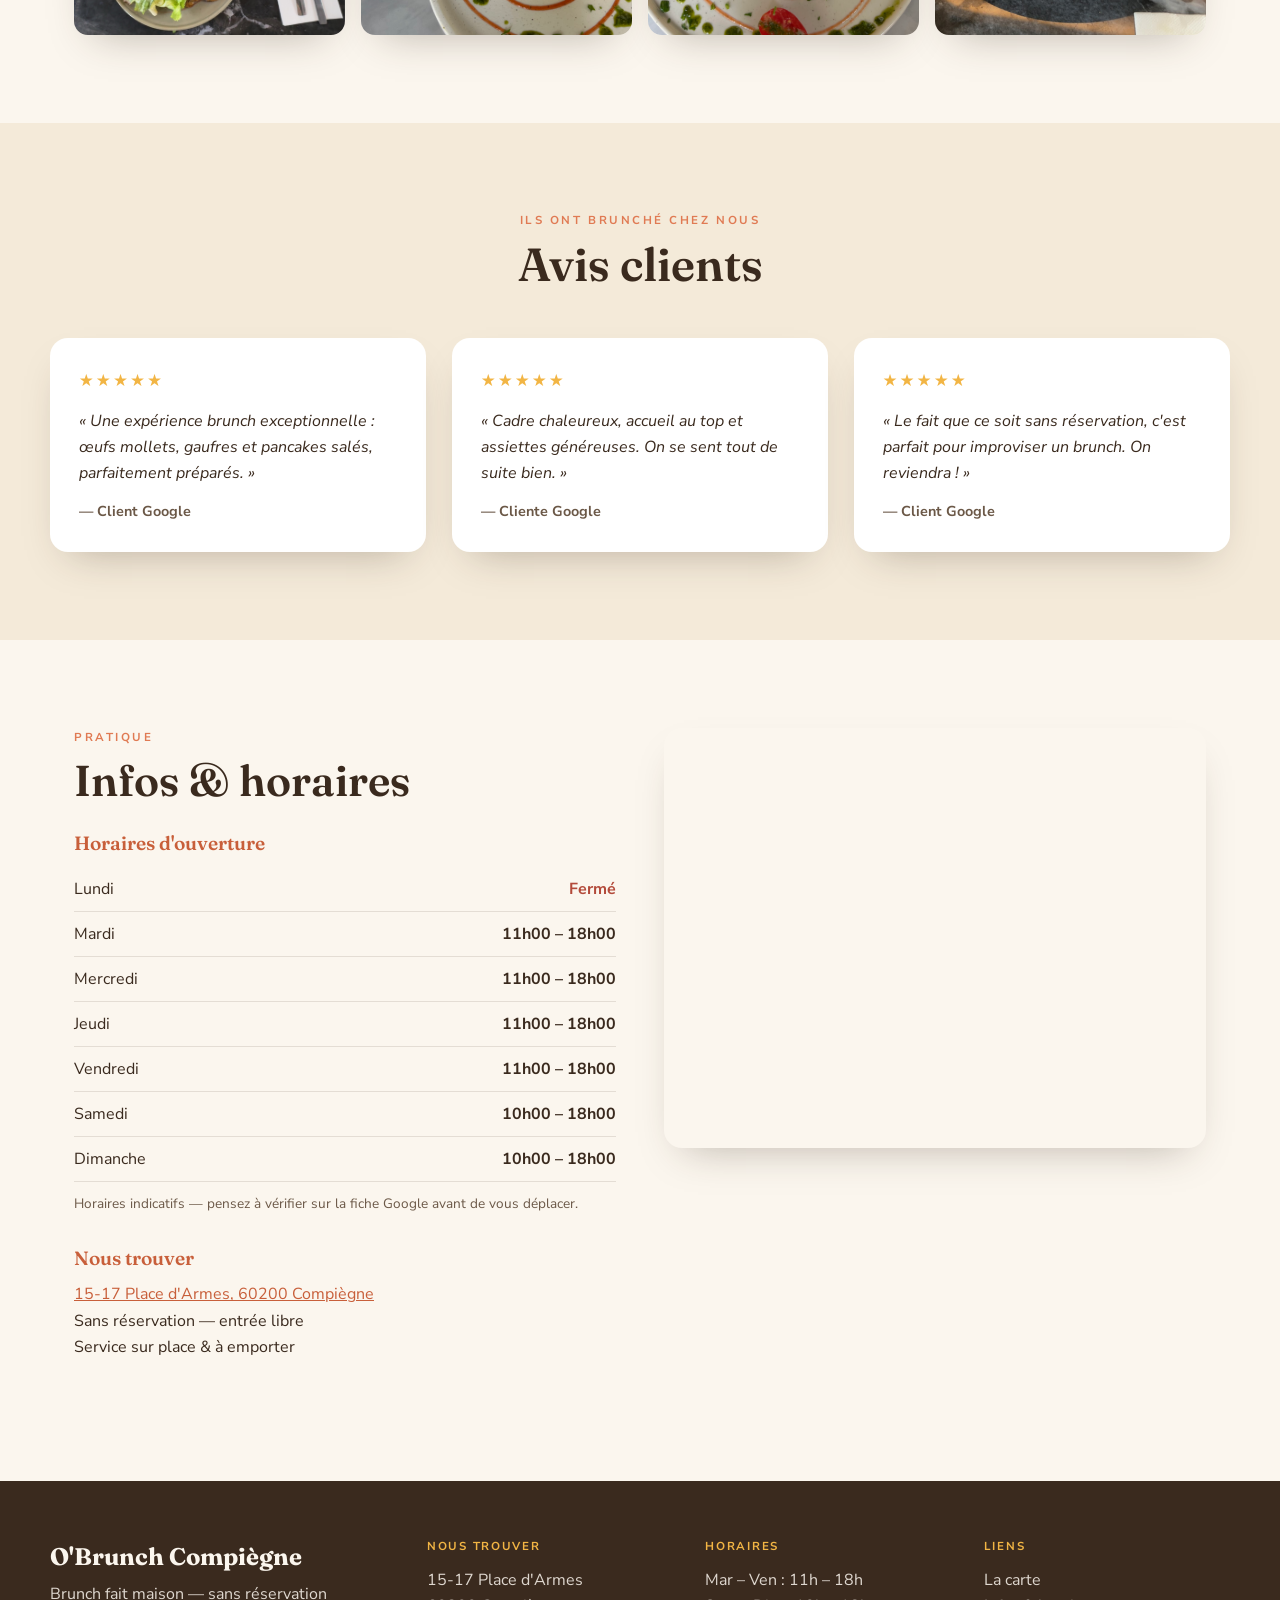
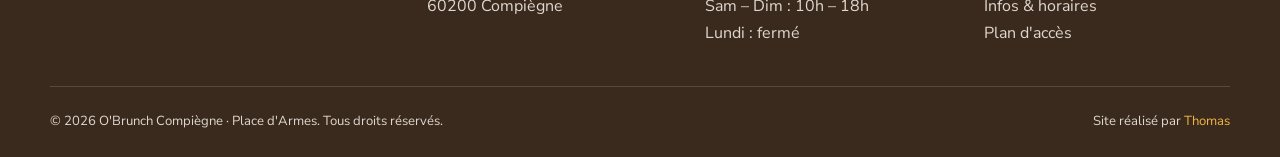
==== commit a8750361: "Use real restaurant photos from Google for O'Brunch site Replace Unsplash placeholders with actual O" ====
--- a/o-brunch-compiegne/index.html
+++ b/o-brunch-compiegne/index.html
@@ -16,6 +16,7 @@
   <meta property="og:type" content="restaurant" />
   <meta property="og:title" content="O'Brunch Compiègne — Brunch sans réservation, fait maison" />
   <meta property="og:description" content="Brunch généreux et fait maison, sans réservation, au cœur de Compiègne. Sur place & à emporter." />
+  <meta property="og:image" content="images/g6.jpg" />
   <meta property="og:locale" content="fr_FR" />
 
   <link rel="preconnect" href="https://fonts.googleapis.com" />
@@ -106,7 +107,7 @@
   <section class="section concept" id="concept">
     <div class="concept__grid">
       <div class="concept__media">
-        <img src="https://images.unsplash.com/photo-1533920379810-6bedac961555?auto=format&fit=crop&w=900&q=80" alt="Table de brunch garnie : pancakes, fruits frais et café" loading="lazy" />
+        <img src="images/g7.jpg" alt="Croissant au saumon, pommes de terre sautées et boisson maison chez O'Brunch Compiègne" loading="lazy" />
       </div>
       <div class="concept__text">
         <p class="eyebrow">Le concept</p>
@@ -185,12 +186,11 @@
       <h2>Galerie</h2>
     </div>
     <div class="gallery">
-      <img src="https://images.unsplash.com/photo-1567620905732-2d1ec7ab7445?auto=format&fit=crop&w=700&q=80" alt="Pancakes moelleux nappés de sirop et de fruits" loading="lazy" />
-      <img src="https://images.unsplash.com/photo-1525351484163-7529414344d8?auto=format&fit=crop&w=700&q=80" alt="Avocado toast aux œufs et graines" loading="lazy" />
-      <img src="https://images.unsplash.com/photo-1509042239860-f550ce710b93?auto=format&fit=crop&w=700&q=80" alt="Cappuccino avec joli latte art" loading="lazy" />
-      <img src="https://images.unsplash.com/photo-1533089860892-a7c6f0a88666?auto=format&fit=crop&w=700&q=80" alt="Assiette de petit-déjeuner anglais complet" loading="lazy" />
-    </div>
-    <p class="galerie__note">Photos d'illustration. Retrouvez les vraies photos de l'établissement sur sa fiche Google.</p>
+      <img src="images/g2.jpg" alt="Brunch partagé : sandwich, croissant gourmand et boissons maison" loading="lazy" />
+      <img src="images/g5.jpg" alt="Muffin œuf-cheddar croustillant, frites torsadées et milkshake maison" loading="lazy" />
+      <img src="images/g8.jpg" alt="Œufs façon benedict, tomates cerises et roquette" loading="lazy" />
+      <img src="images/g9.jpg" alt="Gaufres au chocolat, fruits frais et chantilly" loading="lazy" />
+    </div>
   </section>
 
   <!-- ===== Avis ===== -->
--- a/o-brunch-compiegne/styles.css
+++ b/o-brunch-compiegne/styles.css
@@ -147,7 +147,7 @@
   justify-content: center;
   text-align: center;
   color: var(--white);
-  background: url("https://images.unsplash.com/photo-1504754524776-8f4f37790ca0?auto=format&fit=crop&w=1600&q=80") center/cover no-repeat;
+  background: url("images/g6.jpg") center/cover no-repeat;
   padding: 6rem 1.5rem 3rem;
 }
 .hero__overlay {
